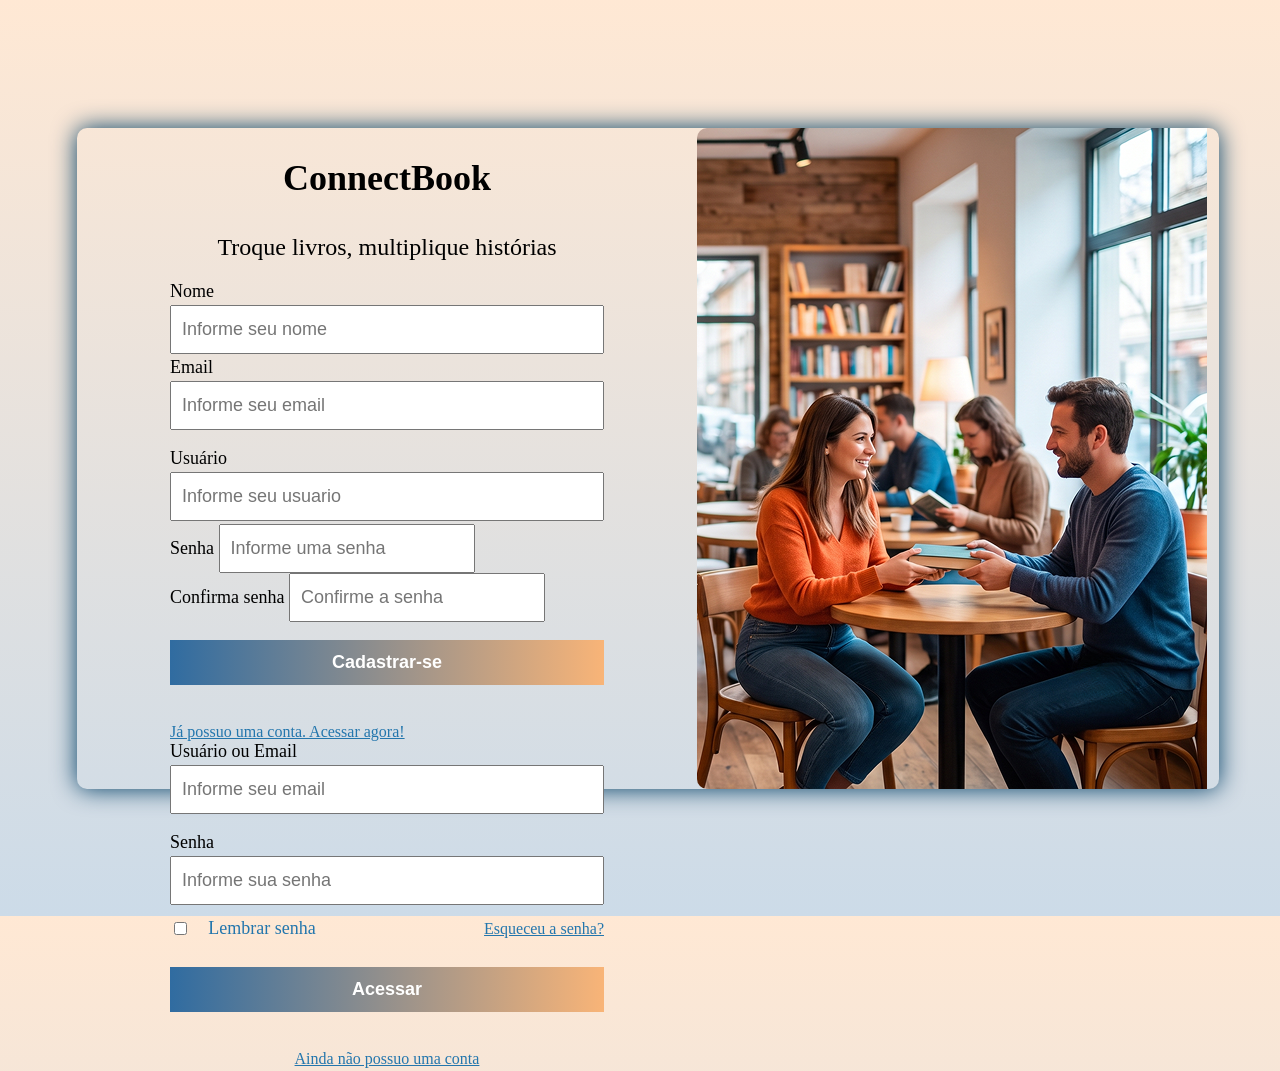
==== cadastro.html @ 9b987ef3 "finalizando a logica de login e cadastro" ====
<!DOCTYPE html>
<html lang="pt-br">
<head>
    <meta charset="UTF-8">
    <meta name="viewport" content="width=device-width, initial-scale=1.0">
    <link rel="stylesheet" href="login.css">
    <title>Área de Cadastro</title>
</head>
<body>

    <main>
        <section class="sessao-login">
            <div class="area-titulo">
                <h1>Connect<span>Book</span></h1>
                <h2>Troque livros, multiplique histórias</h2>
            </div>

            <form action="#" id="form-cadastro">

                <label for="nome"> Nome </label>
                <input type="text" id="nome" placeholder="Informe seu nome">

                <label for="email"> Email</label>
                <input type="email" id="email" placeholder="Informe seu email">

                <label for="usuario"> Usuário</label>
                <input type="text" id="usuario" placeholder="Informe seu usuario">
                
                 <div class="area-senha">
                    <div class="campo-senha">
                        <label for="senha"> Senha </label>
                        <input type="password" id="senha" placeholder="Informe uma senha">
                    </div>
                    <div class="campo-senha">
                        <label for="confirma-senha"> Confirma senha </label>
                        <input type="password" id="confirma-senha" placeholder="Confirme a senha">
                    </div>
                 </div>


                <button id="btn-cadastrar"> Cadastrar-se </button>
                <p id="msg-cadastro"></p>
                <a href="" id="link-ja-conta">  Já possuo uma conta. Acessar agora! </a>

            </form>

                <form action="#" id="form-login" class="escondido">

                <label for="email"> Usuário ou Email</label>
                <input type="text" id="email" placeholder="Informe seu email">
                
                <label for="senha"> Senha </label>
                <input type="password" id="senha" placeholder="Informe sua senha">

                <div class="links-senha"> 
                    <input type="checkbox" id="lembrar-senha">
                    <label for="lembrar-senha"> Lembrar senha </label>
                    
                    <a href="index.html" id="link-esqueceu-senha"> Esqueceu a senha? </a>
                </div>

                <button id="btn-acessar"> Acessar </button>
                <p id="msg-login" class="msg"></p>
                <a  href=""  id="link-nao-conta" class="link"> Ainda não possuo uma conta <a/>

            </form>

        </section>
        <section class="sessao-imagem img-cadastro">
            <img src="img/tela-login.png" alt="Casal numa livraria">
        </section>

    </main>

    <script src="script.js"></script>
</body>
</html>
---- login.css ----
@import url(style.css);


body{
    background-image: linear-gradient(rgba(255, 141, 40, 20%), rgb(0, 75, 141, 20%) );
    width:100vw;
    height: 100vh;
    display: flex;
    justify-content: center;
    align-items: center;
}

main{
    width: 1142px;
    height: 661px;
    display: flex;
    box-shadow: 0 0 25px #023e65;
    border-radius: 10px;
}

.sessao-imagem{
    width: 510px;
    height: 661px;
    display: flex;
    justify-content: center;
    align-items: center;
}

.sessao-imagem img{
    border-radius: 10px 0 0 10px;
}

.sessao-login{
    height: 673px;
    width: 620px ;
    display: flex;
    flex-direction: column;
    align-items: center;
}

.area-titulo{
    text-align: center;
}

.area-titulo h1, span{
    font-size: 36px;
    padding-bottom: 5px;
}
.area-titulo h1{
    color: var(--azul-principal);
    font-weight: 600;
}

.area-titulo h2{
    font-size: 24px;
    color: var(--azul-principal);
    font-weight: 400;
}

form{
    display: flex;
    flex-direction: column;
    width: 434px;
    gap: 3px;
}

form input{
    height: 35px;
    padding: 5px 10px;
    font-size: 18px;
}

#email{
    margin-bottom: 15px;
}

button{ 
    margin-top: 15px;
    padding: 12px;
    font-size: 18px;
    background-image: linear-gradient( to right, rgba(0, 75, 141, 80%), rgba(255, 141, 40, 60%) );
    border: none;
    color: #FFF;
    font-size: 18px;
    font-weight: 600;
}

form label{
    color: var(--azul-principal);
    font-size: 18px;
    font-weight: 500;
}

.links-senha{
    display: flex;
    align-items: center;
    justify-content: space-between;
}

.links-senha label {
    position: relative;
    right: 75px;
}

.links-senha label, input, a{
    color: #2376ad;
    font-weight: 400;
}

section a:hover{
    color: #2376ad;
    font-weight: 600;
}


#link-nao-conta{
    text-align: center;
}
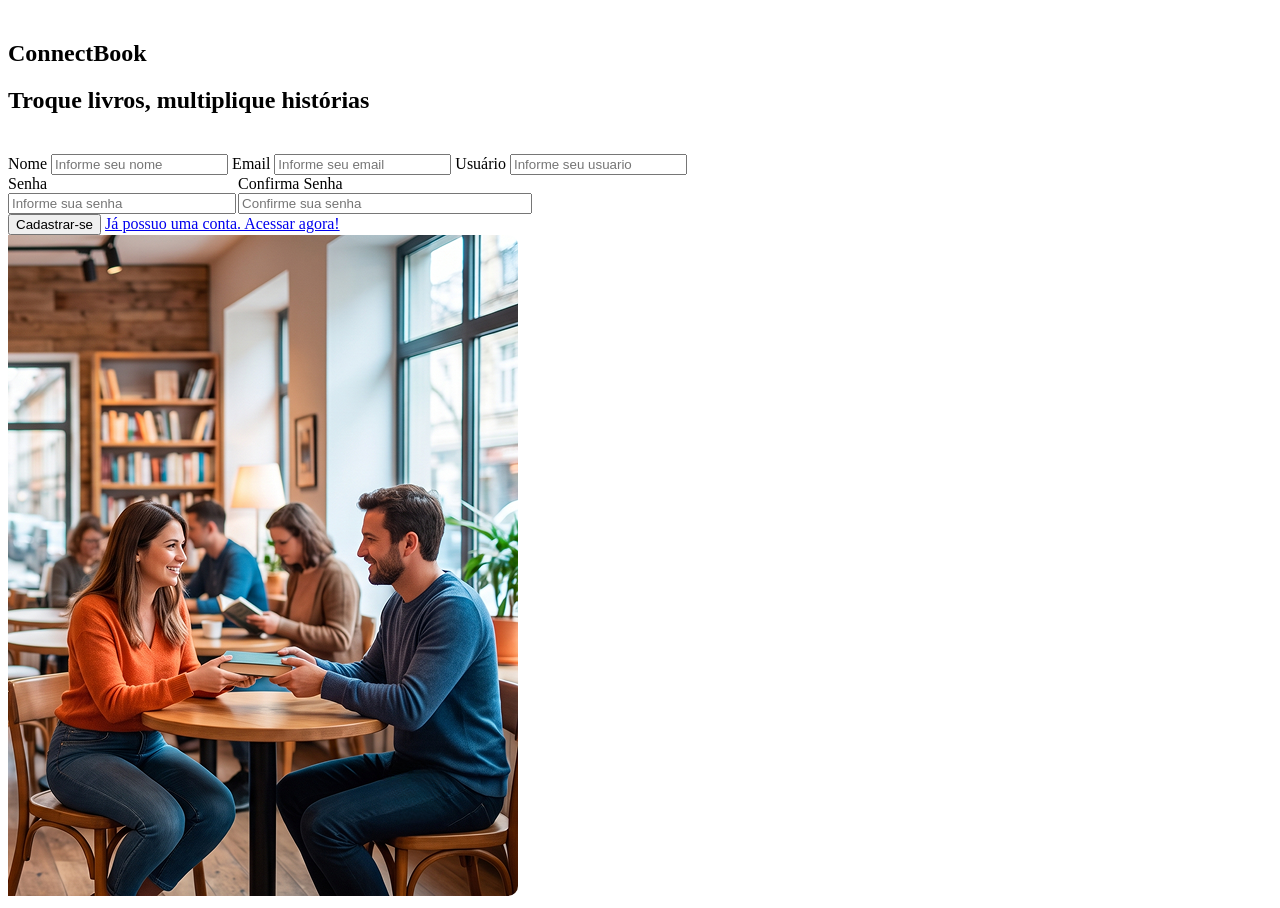
==== commit 4cfd5fd1: "tela de cadastro" ====
--- a/cadastro.html
+++ b/cadastro.html
@@ -3,12 +3,13 @@
 <head>
     <meta charset="UTF-8">
     <meta name="viewport" content="width=device-width, initial-scale=1.0">
-    <link rel="stylesheet" href="login.css">
+    <link rel="stylesheet" href="cadastro.css">
     <title>Área de Cadastro</title>
 </head>
 <body>
 
     <main>
+        
         <section class="sessao-login">
             <div class="area-titulo">
                 <h1>Connect<span>Book</span></h1>
@@ -16,62 +17,46 @@
             </div>
 
             <form action="#" id="form-cadastro">
-
+               
                 <label for="nome"> Nome </label>
                 <input type="text" id="nome" placeholder="Informe seu nome">
 
                 <label for="email"> Email</label>
-                <input type="email" id="email" placeholder="Informe seu email">
+                <input type="text" id="email" placeholder="Informe seu email">
 
-                <label for="usuario"> Usuário</label>
+                 <label for="usuario"> Usuário</label>
                 <input type="text" id="usuario" placeholder="Informe seu usuario">
                 
-                 <div class="area-senha">
-                    <div class="campo-senha">
+                
+                <div class="area-senha">
+
+                    <div>
                         <label for="senha"> Senha </label>
-                        <input type="password" id="senha" placeholder="Informe uma senha">
+                        <input type="password" id="senha" placeholder="Informe sua senha">
                     </div>
-                    <div class="campo-senha">
-                        <label for="confirma-senha"> Confirma senha </label>
-                        <input type="password" id="confirma-senha" placeholder="Confirme a senha">
+
+                    <div>
+                        <label for="confirma-senha"> Confirma Senha </label>
+                        <input type="password" id="confirma-senha" placeholder="Confirme sua senha">
                     </div>
-                 </div>
+
+                </div>
 
 
-                <button id="btn-cadastrar"> Cadastrar-se </button>
-                <p id="msg-cadastro"></p>
-                <a href="" id="link-ja-conta">  Já possuo uma conta. Acessar agora! </a>
-
-            </form>
-
-                <form action="#" id="form-login" class="escondido">
-
-                <label for="email"> Usuário ou Email</label>
-                <input type="text" id="email" placeholder="Informe seu email">
-                
-                <label for="senha"> Senha </label>
-                <input type="password" id="senha" placeholder="Informe sua senha">
-
-                <div class="links-senha"> 
-                    <input type="checkbox" id="lembrar-senha">
-                    <label for="lembrar-senha"> Lembrar senha </label>
-                    
-                    <a href="index.html" id="link-esqueceu-senha"> Esqueceu a senha? </a>
-                </div>
-
-                <button id="btn-acessar"> Acessar </button>
-                <p id="msg-login" class="msg"></p>
-                <a  href=""  id="link-nao-conta" class="link"> Ainda não possuo uma conta <a/>
+                <button id="btn-acessar"> Cadastrar-se </button>
+                <a href="login.html" id="link-nao-conta"> Já possuo uma conta. Acessar agora!</a>
 
             </form>
 
         </section>
-        <section class="sessao-imagem img-cadastro">
+
+        
+        <section class="sessao-imagem">
             <img src="img/tela-login.png" alt="Casal numa livraria">
         </section>
 
     </main>
 
-    <script src="script.js"></script>
+    
 </body>
 </html>
--- a/cadastro.css
+++ b/cadastro.css
@@ -0,0 +1,23 @@
+@import url(login.css);
+
+h1{
+    padding-top: 20px;
+}
+
+.area-titulo{
+    margin-bottom: 40px;
+}
+
+
+.area-senha{
+    display: flex;
+    gap: 10px;
+}
+
+.area-senha input{
+    width: 100%;
+}
+
+.sessao-imagem img{
+    border-radius: 0 10px 10px 0;
+}
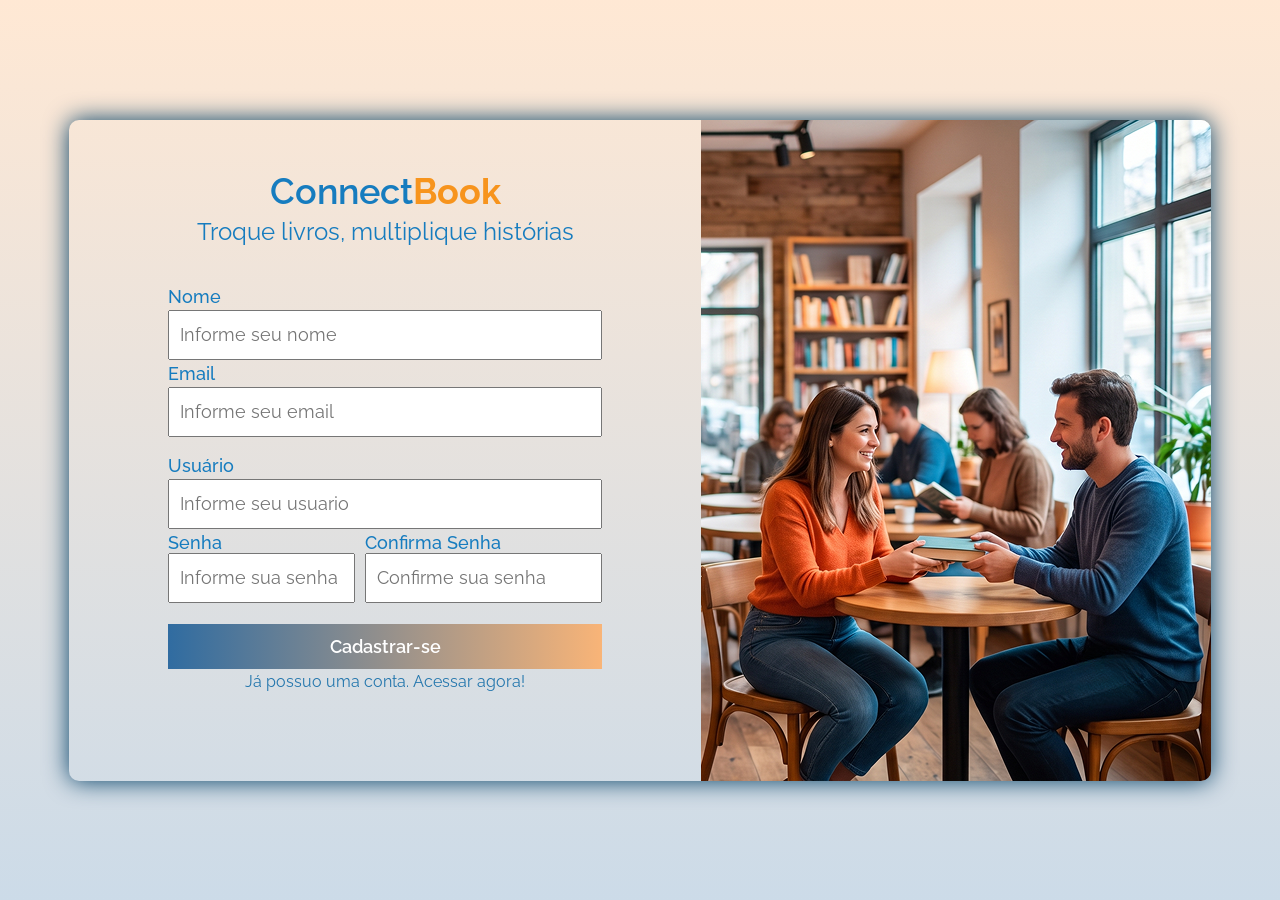
==== commit a6ddd2b5: "cadastro" ====
--- a/cadastro.html
+++ b/cadastro.html
@@ -4,12 +4,12 @@
     <meta charset="UTF-8">
     <meta name="viewport" content="width=device-width, initial-scale=1.0">
     <link rel="stylesheet" href="cadastro.css">
+    <script defer src="cadastro.js"></script>
     <title>Área de Cadastro</title>
 </head>
 <body>
 
     <main>
-        
         <section class="sessao-login">
             <div class="area-titulo">
                 <h1>Connect<span>Book</span></h1>
@@ -19,31 +19,31 @@
             <form action="#" id="form-cadastro">
                
                 <label for="nome"> Nome </label>
-                <input type="text" id="nome" placeholder="Informe seu nome">
+                <input type="text" id="nome" placeholder="Informe seu nome" required>
 
                 <label for="email"> Email</label>
-                <input type="text" id="email" placeholder="Informe seu email">
+                <input type="email" id="email" placeholder="Informe seu email" required>
 
                  <label for="usuario"> Usuário</label>
-                <input type="text" id="usuario" placeholder="Informe seu usuario">
+                <input type="text" id="usuario" placeholder="Informe seu usuario" required>
                 
                 
                 <div class="area-senha">
 
                     <div>
                         <label for="senha"> Senha </label>
-                        <input type="password" id="senha" placeholder="Informe sua senha">
+                        <input type="password" id="senha" placeholder="Informe sua senha" required>
                     </div>
 
                     <div>
                         <label for="confirma-senha"> Confirma Senha </label>
-                        <input type="password" id="confirma-senha" placeholder="Confirme sua senha">
+                        <input type="password" id="confirma-senha" placeholder="Confirme sua senha" required>
                     </div>
+                </div>
+                
+                <label id="msg-erro"></label>
 
-                </div>
-
-
-                <button id="btn-acessar"> Cadastrar-se </button>
+                <button  id="btn-cadastrar" type="button"> Cadastrar-se </button>
                 <a href="login.html" id="link-nao-conta"> Já possuo uma conta. Acessar agora!</a>
 
             </form>
@@ -57,6 +57,5 @@
 
     </main>
 
-    
 </body>
 </html>
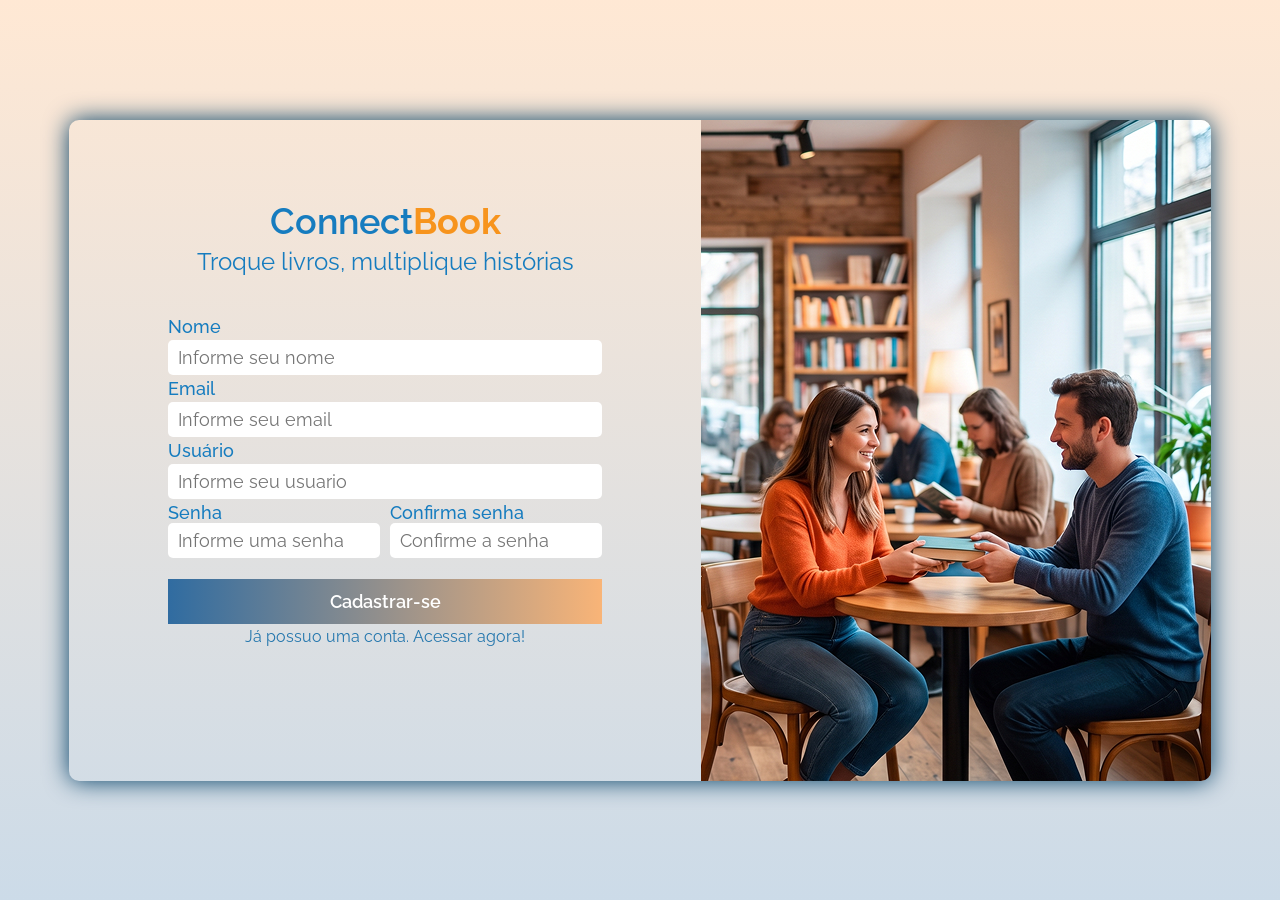
==== commit 6581b690: "Add files via upload" ====
--- a/cadastro.html
+++ b/cadastro.html
@@ -4,58 +4,49 @@
     <meta charset="UTF-8">
     <meta name="viewport" content="width=device-width, initial-scale=1.0">
     <link rel="stylesheet" href="cadastro.css">
-    <script defer src="cadastro.js"></script>
-    <title>Área de Cadastro</title>
+    <script src="cadastro.js" defer></script>
+    <title>Area de Cadastro</title>
 </head>
 <body>
 
-    <main>
+       <main id="tela-cadastro">
         <section class="sessao-login">
-            <div class="area-titulo">
+            <div class="area-titulo titulo-cadastro">
                 <h1>Connect<span>Book</span></h1>
                 <h2>Troque livros, multiplique histórias</h2>
             </div>
 
             <form action="#" id="form-cadastro">
-               
+
                 <label for="nome"> Nome </label>
                 <input type="text" id="nome" placeholder="Informe seu nome" required>
 
                 <label for="email"> Email</label>
                 <input type="email" id="email" placeholder="Informe seu email" required>
 
-                 <label for="usuario"> Usuário</label>
+                <label for="usuario"> Usuário</label>
                 <input type="text" id="usuario" placeholder="Informe seu usuario" required>
                 
-                
-                <div class="area-senha">
+                 <div class="area-senha">
+                    <div class="campo-senha">
+                        <label for="senha"> Senha </label>
+                        <input type="password" id="senha" placeholder="Informe uma senha" required>
+                    </div>
+                    <div class="campo-senha">
+                        <label for="confirma-senha"> Confirma senha </label>
+                        <input type="password" id="confirma-senha" placeholder="Confirme a senha" required>
+                    </div>
+                 </div>
 
-                    <div>
-                        <label for="senha"> Senha </label>
-                        <input type="password" id="senha" placeholder="Informe sua senha" required>
-                    </div>
-
-                    <div>
-                        <label for="confirma-senha"> Confirma Senha </label>
-                        <input type="password" id="confirma-senha" placeholder="Confirme sua senha" required>
-                    </div>
-                </div>
-                
                 <label id="msg-erro"></label>
-
-                <button  id="btn-cadastrar" type="button"> Cadastrar-se </button>
-                <a href="login.html" id="link-nao-conta"> Já possuo uma conta. Acessar agora!</a>
-
-            </form>
-
+                <button id="btn-cadastrar" type="submit"> Cadastrar-se </button>
+                <a href="" id="link-ja-conta">  Já possuo uma conta. Acessar agora! </a>
         </section>
-
-        
-        <section class="sessao-imagem">
-            <img src="img/tela-login.png" alt="Casal numa livraria">
+        <section class="sessao-imagem img-cadastro">
+            <img src="img/tela-login.png" alt="Casal numa livraria" id="img-cadastro">
         </section>
 
     </main>
-
+    
 </body>
 </html>
--- a/cadastro.css
+++ b/cadastro.css
@@ -1,23 +1,55 @@
 @import url(login.css);
 
-h1{
-    padding-top: 20px;
-}
 
-.area-titulo{
-    margin-bottom: 40px;
+#img-cadastro{
+    border-radius: 0 10px 10px 0;
 }
 
 
-.area-senha{
+.area-senha {
     display: flex;
     gap: 10px;
+    width: 434px;
 }
 
-.area-senha input{
+.campo-senha{
+    display: flex;
+    flex-direction: column;
+    flex: 1;
+}
+
+.campo-senha input{
     width: 100%;
 }
 
-.sessao-imagem img{
-    border-radius: 0 10px 10px 0;
+#email{
+    margin-bottom: 0px;
+}
+
+#link-ja-conta{
+    text-align: center;
+}
+
+
+.msg{
+    margin-bottom: 0;
+    text-align: center;
+    font-size: 18px;
+}
+
+.sucesso{
+    color: green;
+}
+
+.erro{
+    color:red
+}
+
+.escondido{
+    display: none;
+}
+
+
+.titulo-cadastro{
+    margin-bottom: 40px;
 }
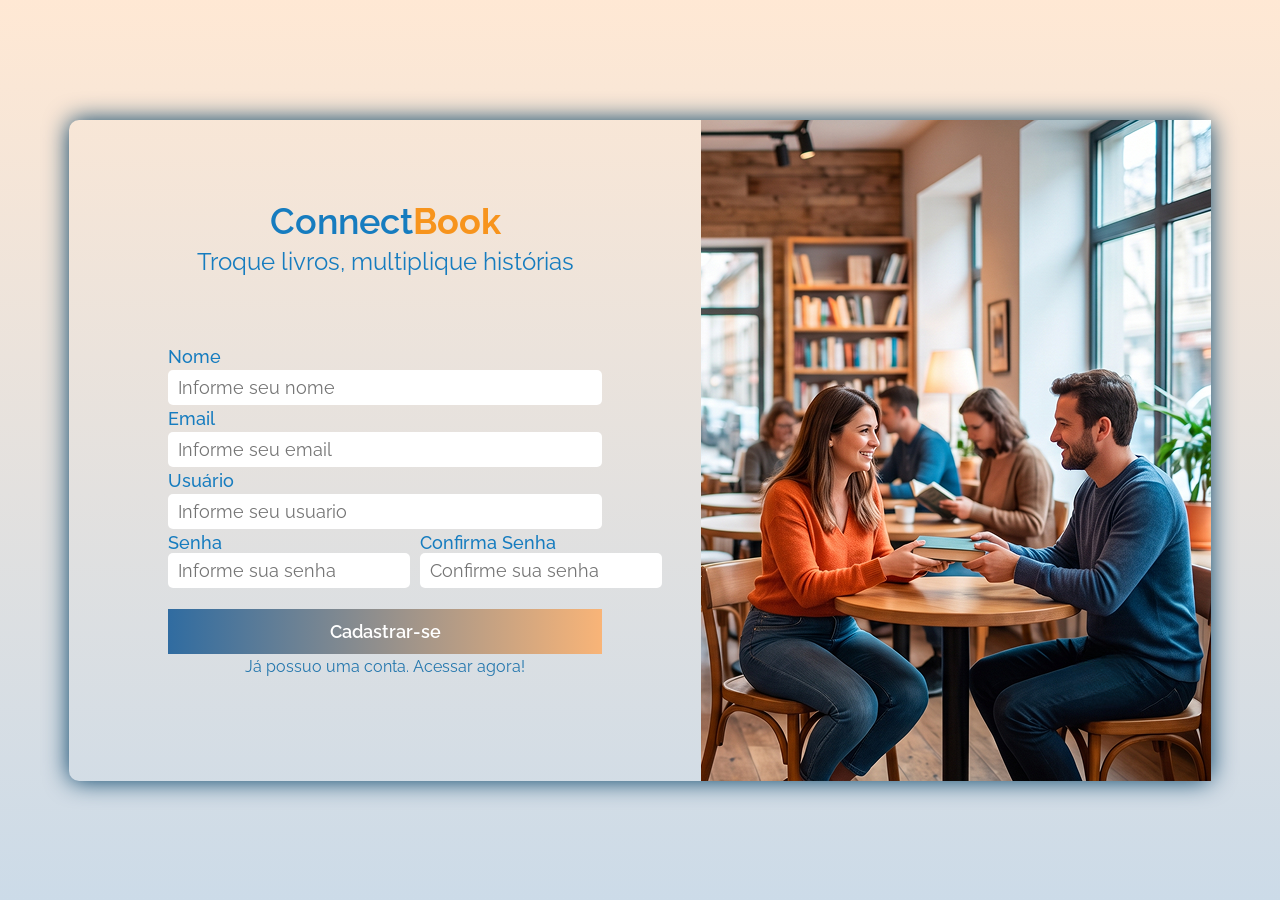
==== commit e4f9d379: "atualiza cadastro" ====
--- a/cadastro.html
+++ b/cadastro.html
@@ -4,49 +4,58 @@
     <meta charset="UTF-8">
     <meta name="viewport" content="width=device-width, initial-scale=1.0">
     <link rel="stylesheet" href="cadastro.css">
-    <script src="cadastro.js" defer></script>
-    <title>Area de Cadastro</title>
+    <script defer src="cadastro.js"></script>
+    <title>Área de Cadastro</title>
 </head>
 <body>
 
-       <main id="tela-cadastro">
+    <main>
         <section class="sessao-login">
-            <div class="area-titulo titulo-cadastro">
+            <div class="area-titulo">
                 <h1>Connect<span>Book</span></h1>
                 <h2>Troque livros, multiplique histórias</h2>
             </div>
 
             <form action="#" id="form-cadastro">
-
+               
                 <label for="nome"> Nome </label>
                 <input type="text" id="nome" placeholder="Informe seu nome" required>
 
                 <label for="email"> Email</label>
                 <input type="email" id="email" placeholder="Informe seu email" required>
 
-                <label for="usuario"> Usuário</label>
+                 <label for="usuario"> Usuário</label>
                 <input type="text" id="usuario" placeholder="Informe seu usuario" required>
                 
-                 <div class="area-senha">
-                    <div class="campo-senha">
+                
+                <div class="area-senha">
+
+                    <div>
                         <label for="senha"> Senha </label>
-                        <input type="password" id="senha" placeholder="Informe uma senha" required>
+                        <input type="password" id="senha" placeholder="Informe sua senha" required>
                     </div>
-                    <div class="campo-senha">
-                        <label for="confirma-senha"> Confirma senha </label>
-                        <input type="password" id="confirma-senha" placeholder="Confirme a senha" required>
+
+                    <div>
+                        <label for="confirma-senha"> Confirma Senha </label>
+                        <input type="password" id="confirma-senha" placeholder="Confirme sua senha" required>
                     </div>
-                 </div>
+                </div>
+                
+                <label id="msg-erro"></label>
 
-                <label id="msg-erro"></label>
-                <button id="btn-cadastrar" type="submit"> Cadastrar-se </button>
-                <a href="" id="link-ja-conta">  Já possuo uma conta. Acessar agora! </a>
+                <button  id="btn-cadastrar" type="submit"> Cadastrar-se </button>
+                <a href="login.html" id="link-nao-conta"> Já possuo uma conta. Acessar agora!</a>
+
+            </form>
+
         </section>
-        <section class="sessao-imagem img-cadastro">
-            <img src="img/tela-login.png" alt="Casal numa livraria" id="img-cadastro">
+
+        
+        <section class="sessao-imagem">
+            <img src="img/tela-login.png" alt="Casal numa livraria">
         </section>
 
     </main>
-    
+
 </body>
 </html>
